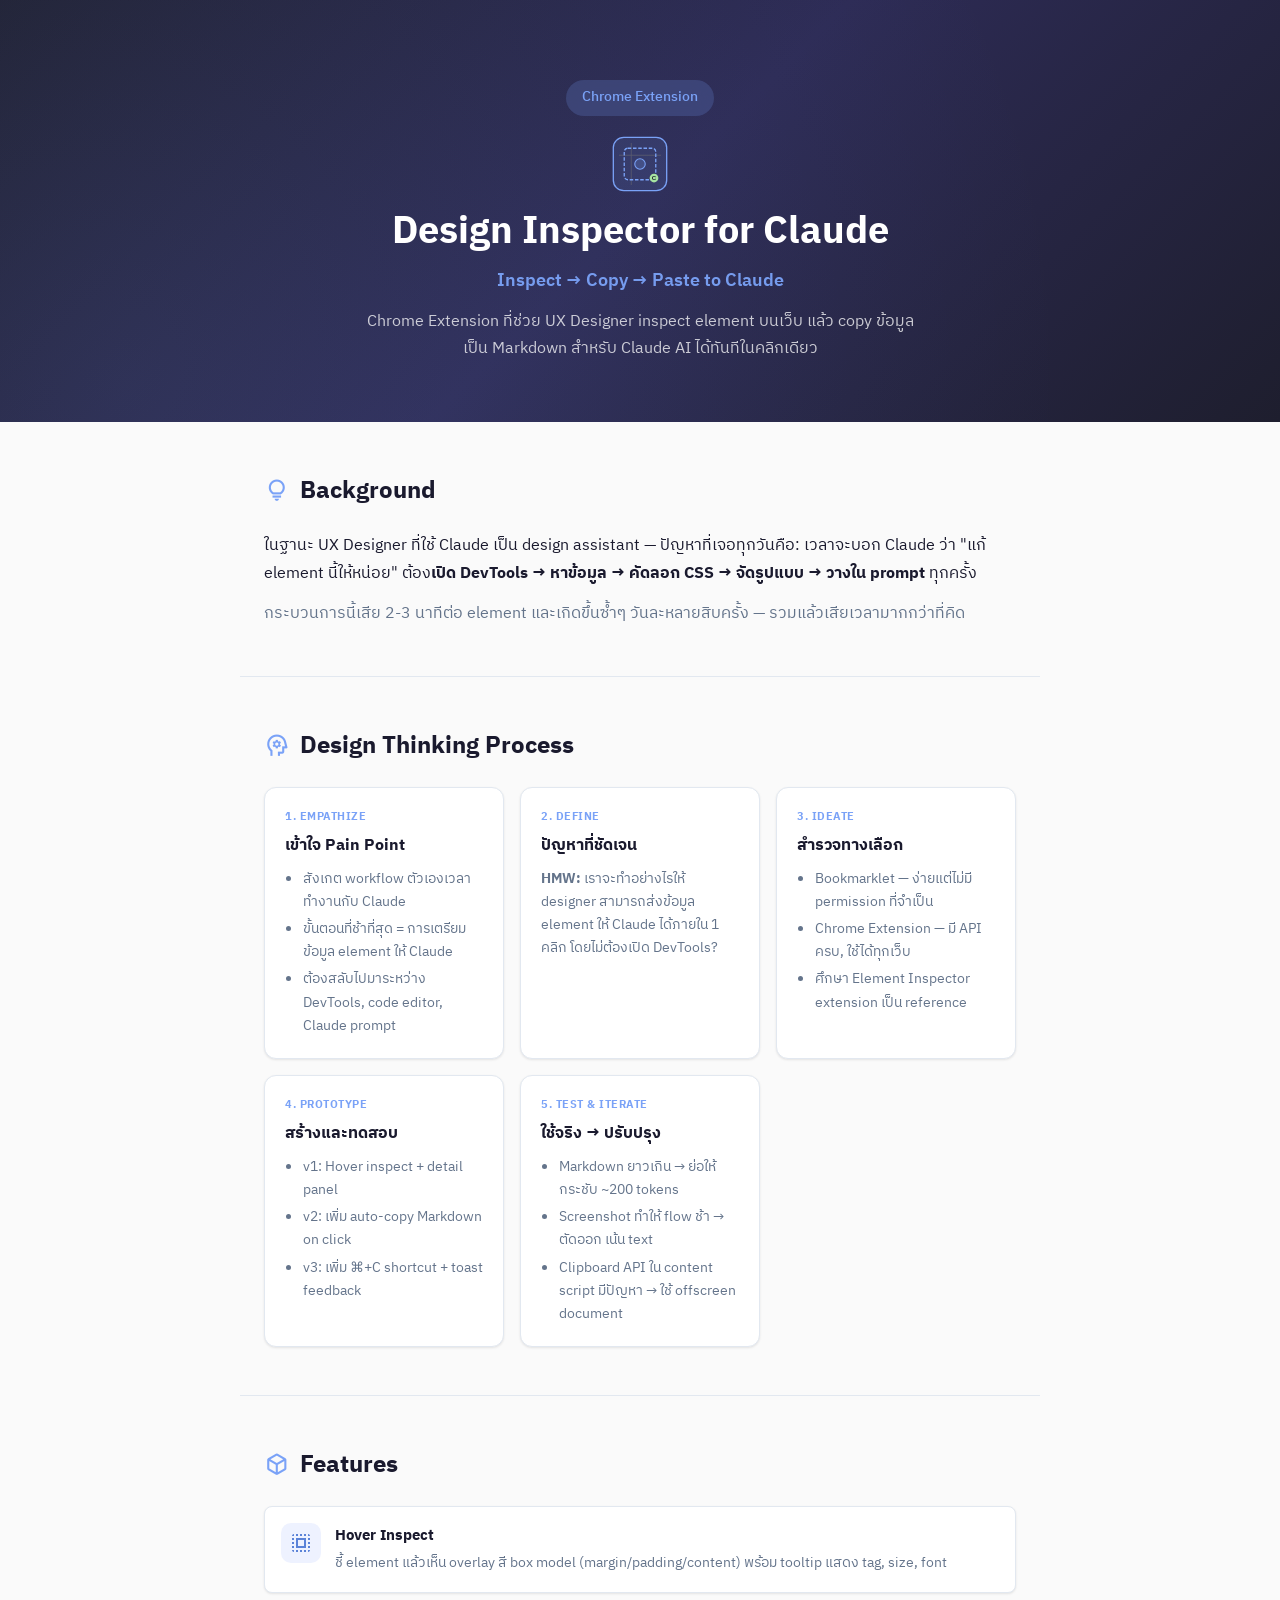
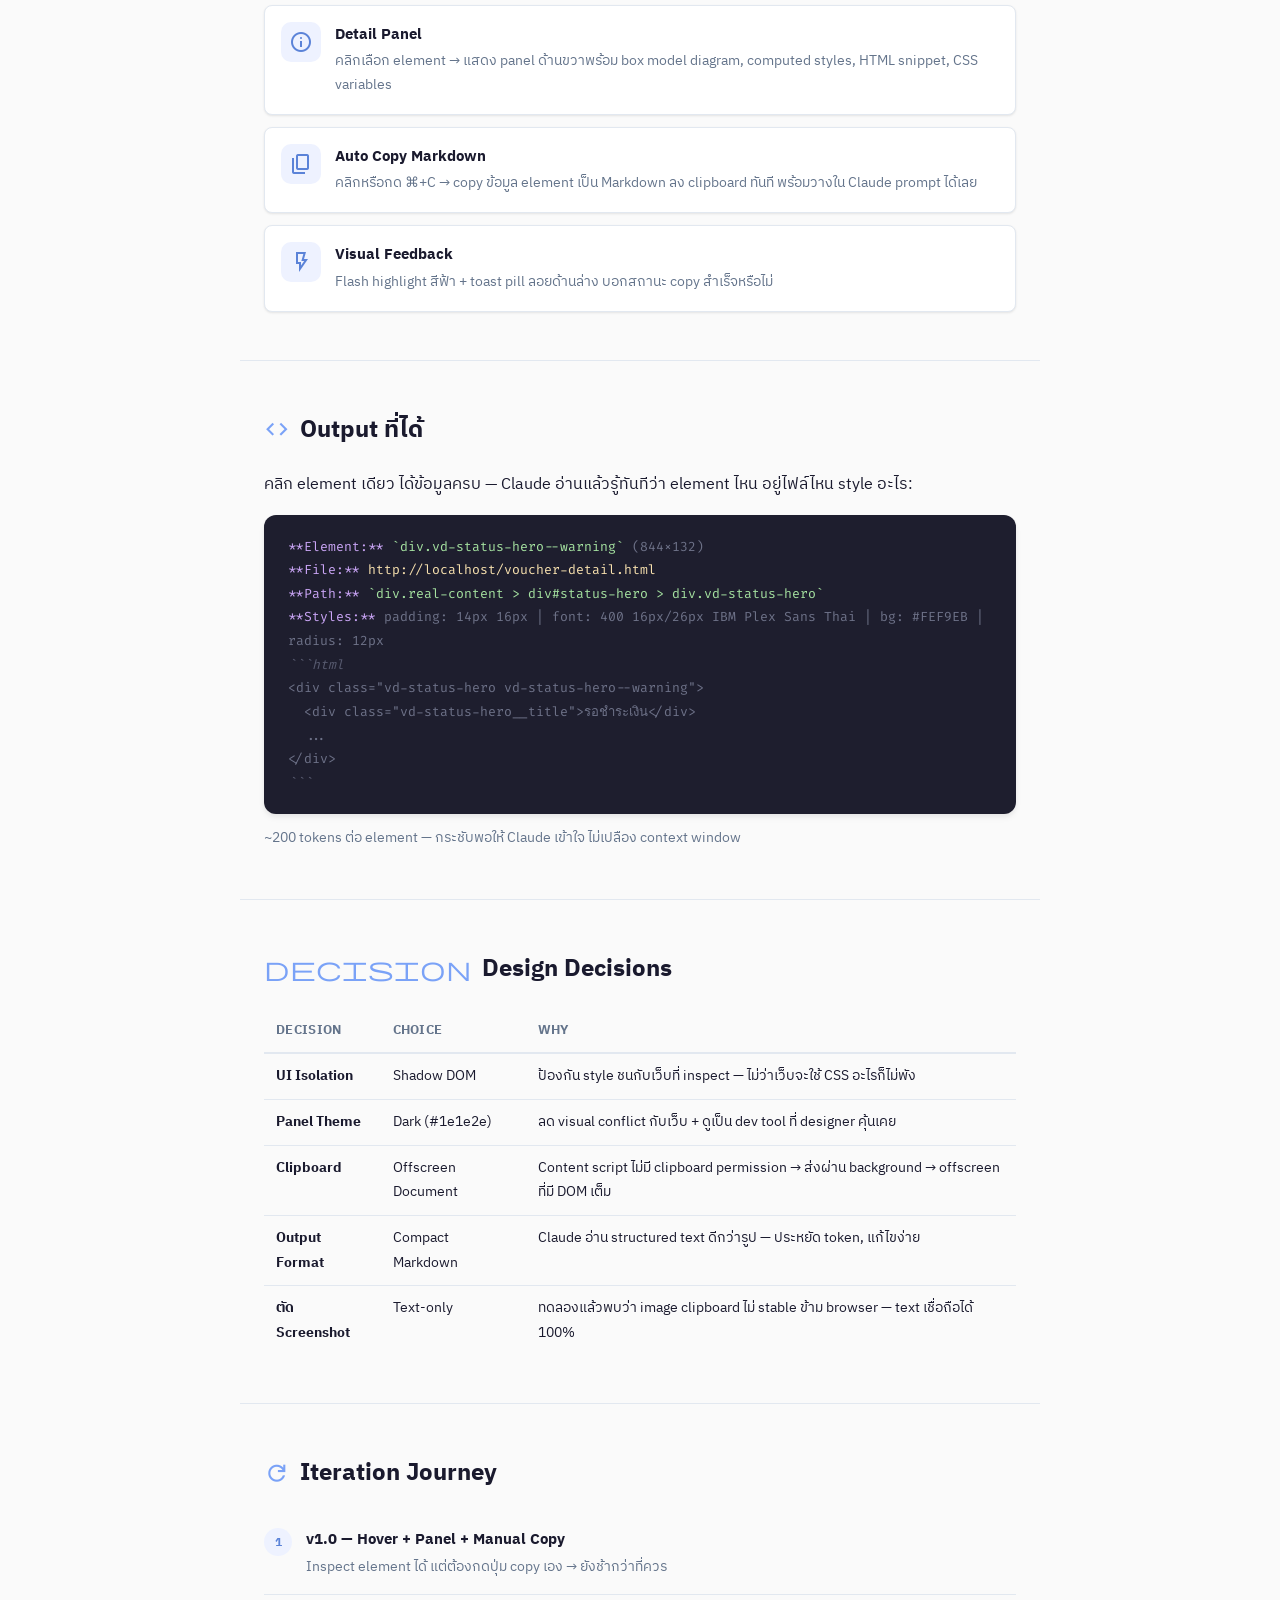
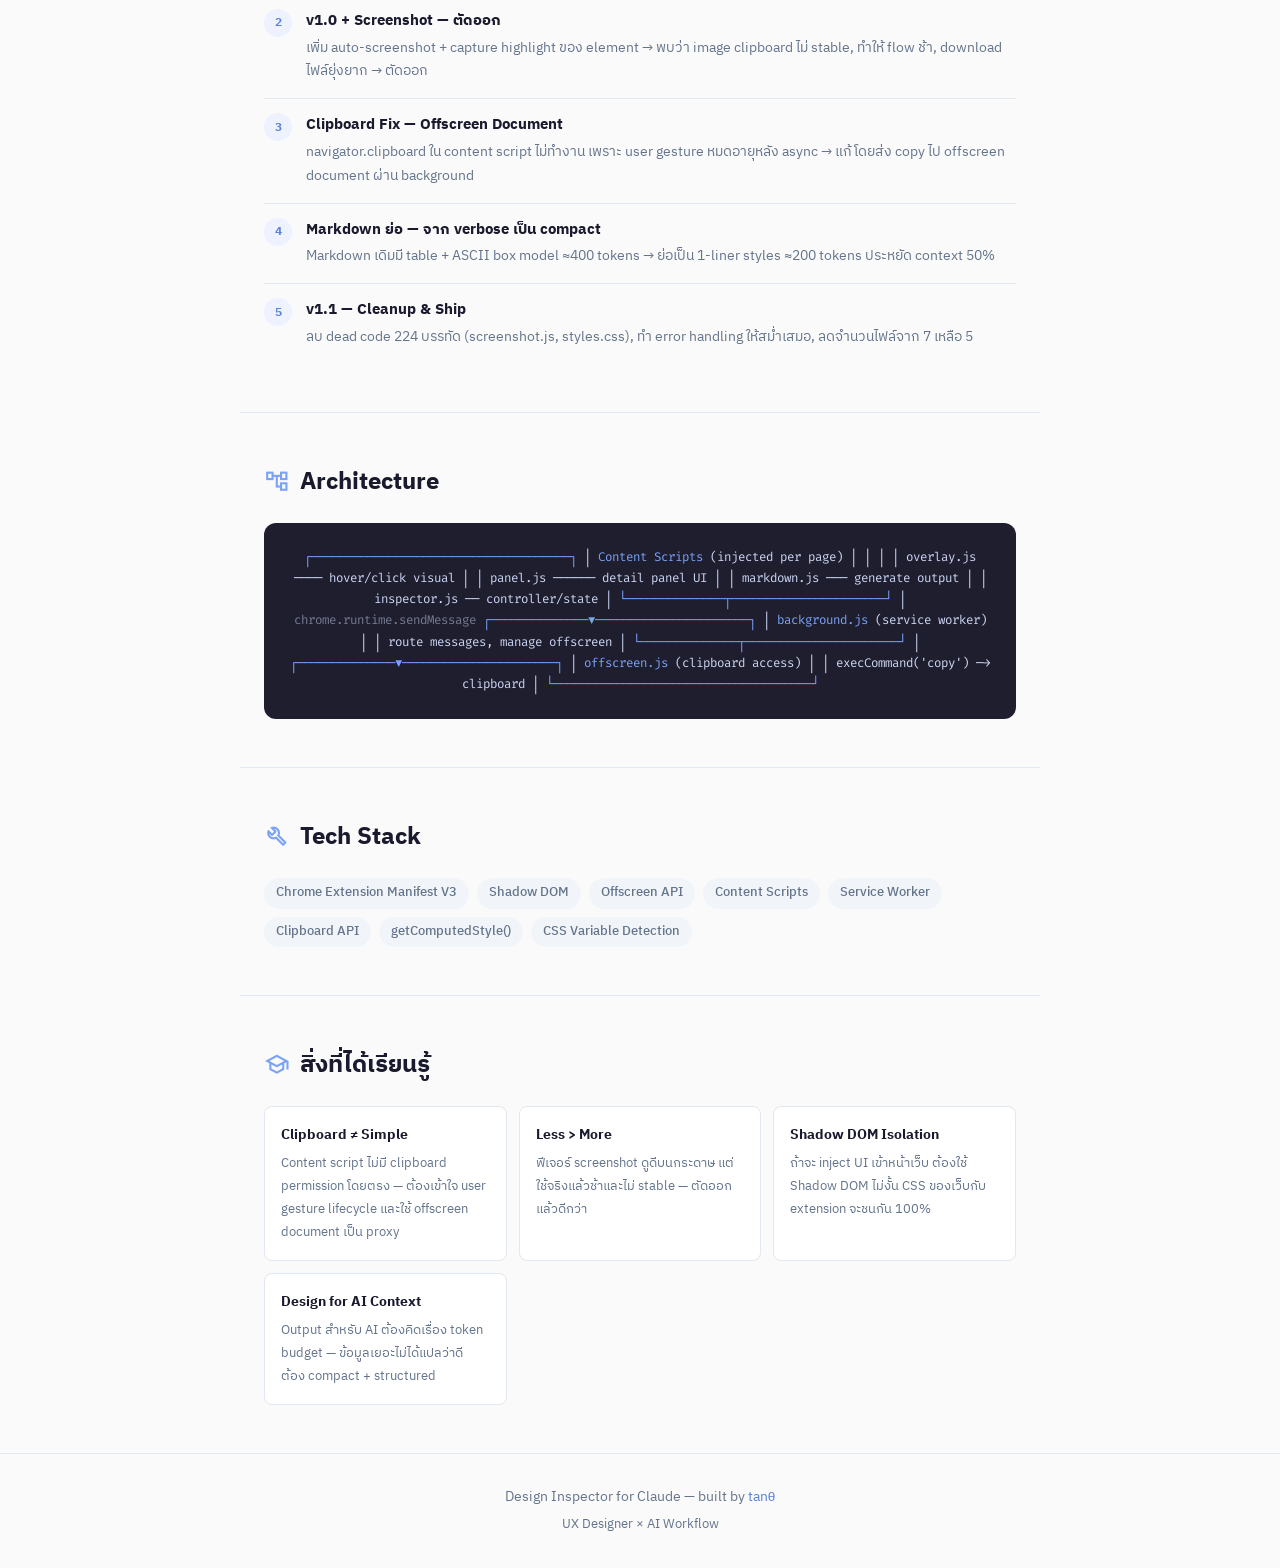
==== index.html @ e26a5c8c "Design Inspector for Claude — Chrome Extension v1.1 Chrome Extension ที่ช่วย UX Designer inspect ele" ====
<!DOCTYPE html>
<html lang="th">
<head>
  <meta charset="UTF-8">
  <meta name="viewport" content="width=device-width, initial-scale=1.0">
  <link rel="icon" type="image/png" href="https://framerusercontent.com/images/c0z2TLP8Vruh4UchIrSxQOCMIk.png?width=64&height=64">
  <link rel="apple-touch-icon" href="https://framerusercontent.com/images/c0z2TLP8Vruh4UchIrSxQOCMIk.png?width=180&height=180">
  <title>Design Inspector for Claude — Chrome Extension Portfolio</title>
  <meta name="twitter:card" content="summary_large_image">
  <meta name="twitter:title" content="Design Inspector for Claude — Chrome Extension Portfolio">
  <meta name="twitter:description" content="Chrome Extension ที่ช่วย UX Designer inspect element แล้ว copy เป็น Markdown สำหรับ Claude AI ได้ทันที">
  <meta property="og:url" content="https://projects.tanplanet.info/design-inspector-for-claude/">
  <meta property="og:type" content="website">
  <meta property="og:description" content="Chrome Extension ที่ช่วย UX Designer inspect element แล้ว copy เป็น Markdown สำหรับ Claude AI ได้ทันที">
  <meta property="og:title" content="Design Inspector for Claude — Chrome Extension Portfolio">
  <meta name="description" content="Chrome Extension ที่ช่วย UX Designer inspect element แล้ว copy เป็น Markdown สำหรับ Claude AI ได้ทันที">
  <link rel="preconnect" href="https://fonts.googleapis.com">
  <link href="https://fonts.googleapis.com/css2?family=IBM+Plex+Sans+Thai:wght@300;400;500;600;700&family=Fira+Code:wght@400;500&display=swap" rel="stylesheet">
  <link href="https://fonts.googleapis.com/css2?family=Material+Symbols+Outlined:opsz,wght,FILL@20..48,100..700,0..1" rel="stylesheet">
  <style>
    :root {
      --bg: #fafafa;
      --surface: #ffffff;
      --text: #1a1a2e;
      --text-secondary: #64748b;
      --accent: #7aa2f7;
      --accent-dark: #5b83d8;
      --accent-light: #eef2ff;
      --border: #e2e8f0;
      --code-bg: #1e1e2e;
      --code-text: #cdd6f4;
      --tag-bg: #f1f5f9;
      --shadow: 0 1px 3px rgba(0,0,0,0.06), 0 1px 2px rgba(0,0,0,0.04);
      --shadow-md: 0 4px 6px rgba(0,0,0,0.05), 0 2px 4px rgba(0,0,0,0.04);
      --shadow-lg: 0 10px 25px rgba(0,0,0,0.08);
      --radius: 12px;
      --radius-sm: 8px;
      --max-w: 800px;
    }
    * { margin: 0; padding: 0; box-sizing: border-box; }
    body {
      font-family: 'IBM Plex Sans Thai', -apple-system, BlinkMacSystemFont, sans-serif;
      background: var(--bg);
      color: var(--text);
      line-height: 1.75;
      -webkit-font-smoothing: antialiased;
    }

    /* ===== HERO ===== */
    .hero {
      background: linear-gradient(135deg, #1e1e2e 0%, #2d2b55 50%, #1e1e2e 100%);
      color: #fff;
      padding: 80px 24px 60px;
      text-align: center;
      position: relative;
      overflow: hidden;
    }
    .hero::before {
      content: '';
      position: absolute;
      top: -50%; left: -50%;
      width: 200%; height: 200%;
      background: radial-gradient(circle at 30% 70%, rgba(122,162,247,0.1) 0%, transparent 50%);
    }
    .hero-inner { position: relative; max-width: var(--max-w); margin: 0 auto; }
    .hero-badge {
      display: inline-block;
      background: rgba(122,162,247,0.2);
      backdrop-filter: blur(10px);
      padding: 6px 16px;
      border-radius: 50px;
      font-size: 0.85rem;
      font-weight: 500;
      margin-bottom: 20px;
      color: var(--accent);
    }
    .hero-icon {
      font-size: 3rem;
      margin-bottom: 16px;
      display: flex;
      align-items: center;
      justify-content: center;
      gap: 8px;
    }
    .hero-icon svg {
      width: 56px;
      height: 56px;
    }
    .hero h1 {
      font-size: clamp(1.6rem, 4.5vw, 2.4rem);
      font-weight: 700;
      line-height: 1.3;
      margin-bottom: 8px;
    }
    .hero .hero-sub {
      font-size: 1.1rem;
      font-weight: 600;
      opacity: 0.95;
      margin-bottom: 12px;
      color: var(--accent);
    }
    .hero p {
      font-size: 1rem;
      opacity: 0.75;
      max-width: 560px;
      margin: 0 auto;
      line-height: 1.7;
    }

    /* ===== SECTIONS ===== */
    .section { padding: 48px 24px; max-width: var(--max-w); margin: 0 auto; }
    .section h2 {
      font-size: 1.5rem;
      font-weight: 700;
      margin-bottom: 20px;
      display: flex;
      align-items: center;
      gap: 10px;
    }
    .section h2 .material-symbols-outlined {
      color: var(--accent);
      font-size: 1.6rem;
    }
    .section + .section { border-top: 1px solid var(--border); }

    /* ===== DT PROCESS ===== */
    .dt-process {
      display: grid;
      grid-template-columns: repeat(auto-fit, minmax(200px, 1fr));
      gap: 16px;
      margin-top: 16px;
    }
    .dt-card {
      background: var(--surface);
      border: 1px solid var(--border);
      border-radius: var(--radius);
      padding: 20px;
      box-shadow: var(--shadow);
    }
    .dt-card-phase {
      font-size: 0.7rem;
      font-weight: 700;
      text-transform: uppercase;
      letter-spacing: 0.5px;
      color: var(--accent);
      margin-bottom: 4px;
    }
    .dt-card h3 {
      font-size: 1rem;
      font-weight: 700;
      margin-bottom: 8px;
    }
    .dt-card p, .dt-card ul {
      font-size: 0.88rem;
      color: var(--text-secondary);
      line-height: 1.65;
    }
    .dt-card ul {
      padding-left: 18px;
    }
    .dt-card ul li + li {
      margin-top: 4px;
    }

    /* ===== FEATURE LIST ===== */
    .feature-list {
      display: grid;
      gap: 12px;
      margin-top: 16px;
    }
    .feature-item {
      display: flex;
      gap: 14px;
      align-items: flex-start;
      background: var(--surface);
      border: 1px solid var(--border);
      border-radius: var(--radius-sm);
      padding: 16px;
      box-shadow: var(--shadow);
    }
    .feature-icon {
      flex-shrink: 0;
      width: 40px;
      height: 40px;
      background: var(--accent-light);
      border-radius: 10px;
      display: flex;
      align-items: center;
      justify-content: center;
      color: var(--accent-dark);
      font-size: 1.2rem;
    }
    .feature-text h3 {
      font-size: 0.95rem;
      font-weight: 700;
      margin-bottom: 2px;
    }
    .feature-text p {
      font-size: 0.85rem;
      color: var(--text-secondary);
    }

    /* ===== CODE DEMO ===== */
    .code-demo {
      background: var(--code-bg);
      color: var(--code-text);
      border-radius: var(--radius);
      padding: 20px 24px;
      font-family: 'Fira Code', ui-monospace, monospace;
      font-size: 0.82rem;
      line-height: 1.8;
      overflow-x: auto;
      margin-top: 16px;
      box-shadow: var(--shadow-md);
    }
    .code-demo .dim { opacity: 0.45; }
    .code-demo .key { color: #cba6f7; }
    .code-demo .val { color: #a6e3a1; }
    .code-demo .str { color: #f9e2af; }
    .code-demo .comment { color: #585b70; font-style: italic; }

    /* ===== DECISION TABLE ===== */
    .decision-table {
      width: 100%;
      border-collapse: collapse;
      margin-top: 16px;
      font-size: 0.88rem;
    }
    .decision-table th {
      text-align: left;
      font-weight: 700;
      padding: 10px 12px;
      border-bottom: 2px solid var(--border);
      font-size: 0.8rem;
      text-transform: uppercase;
      letter-spacing: 0.3px;
      color: var(--text-secondary);
    }
    .decision-table td {
      padding: 10px 12px;
      border-bottom: 1px solid var(--border);
      vertical-align: top;
    }
    .decision-table tr:last-child td { border-bottom: none; }

    /* ===== TAGS ===== */
    .tags { display: flex; flex-wrap: wrap; gap: 8px; margin-top: 16px; }
    .tag {
      display: inline-block;
      background: var(--tag-bg);
      padding: 4px 12px;
      border-radius: 50px;
      font-size: 0.8rem;
      font-weight: 500;
      color: var(--text-secondary);
    }

    /* ===== ITERATION ===== */
    .iteration-list {
      margin-top: 16px;
    }
    .iteration-item {
      display: flex;
      gap: 14px;
      padding: 14px 0;
      border-bottom: 1px solid var(--border);
    }
    .iteration-item:last-child { border-bottom: none; }
    .iteration-num {
      flex-shrink: 0;
      width: 28px;
      height: 28px;
      background: var(--accent-light);
      border-radius: 50%;
      display: flex;
      align-items: center;
      justify-content: center;
      font-size: 0.75rem;
      font-weight: 700;
      color: var(--accent-dark);
    }
    .iteration-text h3 {
      font-size: 0.92rem;
      font-weight: 700;
      margin-bottom: 2px;
    }
    .iteration-text p {
      font-size: 0.85rem;
      color: var(--text-secondary);
    }

    /* ===== ARCH ===== */
    .arch-diagram {
      background: var(--code-bg);
      color: var(--code-text);
      border-radius: var(--radius);
      padding: 24px;
      font-family: 'Fira Code', monospace;
      font-size: 0.78rem;
      line-height: 1.7;
      overflow-x: auto;
      margin-top: 16px;
      text-align: center;
    }
    .arch-diagram .accent { color: var(--accent); }
    .arch-diagram .dim { opacity: 0.5; }

    /* ===== LEARNING ===== */
    .learning-grid {
      display: grid;
      grid-template-columns: repeat(auto-fit, minmax(220px, 1fr));
      gap: 12px;
      margin-top: 16px;
    }
    .learning-card {
      background: var(--surface);
      border: 1px solid var(--border);
      border-radius: var(--radius-sm);
      padding: 16px;
    }
    .learning-card h3 {
      font-size: 0.9rem;
      font-weight: 700;
      margin-bottom: 4px;
    }
    .learning-card p {
      font-size: 0.82rem;
      color: var(--text-secondary);
    }

    /* ===== FOOTER ===== */
    .footer {
      text-align: center;
      padding: 32px 24px;
      border-top: 1px solid var(--border);
      font-size: 0.85rem;
      color: var(--text-secondary);
    }
    .footer a { color: var(--accent-dark); text-decoration: none; }
    .footer a:hover { text-decoration: underline; }

    /* ===== RESPONSIVE ===== */
    @media (max-width: 640px) {
      .hero { padding: 60px 20px 48px; }
      .hero h1 { font-size: 1.5rem; }
      .section { padding: 36px 20px; }
      .dt-process { grid-template-columns: 1fr; }
    }
  </style>
</head>
<body>

  <!-- HERO -->
  <div class="hero">
    <div class="hero-inner">
      <div class="hero-badge">Chrome Extension</div>
      <div class="hero-icon">
        <svg viewBox="0 0 128 128" fill="none">
          <rect x="3" y="3" width="122" height="122" rx="24" fill="rgba(122,162,247,0.1)" stroke="#7aa2f7" stroke-width="3"/>
          <line x1="16" y1="44" x2="112" y2="44" stroke="#585b70" stroke-width="2"/>
          <line x1="44" y1="16" x2="44" y2="112" stroke="#585b70" stroke-width="2"/>
          <rect x="28" y="28" width="72" height="72" rx="8" fill="none" stroke="#7aa2f7" stroke-width="3" stroke-dasharray="8 4"/>
          <circle cx="64" cy="64" r="12" fill="rgba(122,162,247,0.2)" stroke="#7aa2f7" stroke-width="2.5"/>
          <circle cx="96" cy="96" r="10" fill="#a6e3a1"/>
          <text x="96" y="100" text-anchor="middle" font-size="14" font-weight="bold" fill="#1e1e2e" font-family="sans-serif">C</text>
        </svg>
      </div>
      <h1>Design Inspector for Claude</h1>
      <p class="hero-sub">Inspect → Copy → Paste to Claude</p>
      <p>Chrome Extension ที่ช่วย UX Designer inspect element บนเว็บ แล้ว copy ข้อมูลเป็น Markdown สำหรับ Claude AI ได้ทันทีในคลิกเดียว</p>
    </div>
  </div>

  <!-- BACKGROUND / PROBLEM -->
  <div class="section">
    <h2><span class="material-symbols-outlined">lightbulb</span> Background</h2>
    <p>ในฐานะ UX Designer ที่ใช้ Claude เป็น design assistant — ปัญหาที่เจอทุกวันคือ: เวลาจะบอก Claude ว่า "แก้ element นี้ให้หน่อย" ต้อง<strong>เปิด DevTools → หาข้อมูล → คัดลอก CSS → จัดรูปแบบ → วางใน prompt</strong> ทุกครั้ง</p>
    <p style="margin-top:12px; color: var(--text-secondary);">กระบวนการนี้เสีย 2-3 นาทีต่อ element และเกิดขึ้นซ้ำๆ วันละหลายสิบครั้ง — รวมแล้วเสียเวลามากกว่าที่คิด</p>
  </div>

  <!-- DESIGN THINKING PROCESS -->
  <div class="section">
    <h2><span class="material-symbols-outlined">psychology</span> Design Thinking Process</h2>
    <div class="dt-process">

      <div class="dt-card">
        <div class="dt-card-phase">1. Empathize</div>
        <h3>เข้าใจ Pain Point</h3>
        <ul>
          <li>สังเกต workflow ตัวเองเวลาทำงานกับ Claude</li>
          <li>ขั้นตอนที่ช้าที่สุด = การเตรียมข้อมูล element ให้ Claude</li>
          <li>ต้องสลับไปมาระหว่าง DevTools, code editor, Claude prompt</li>
        </ul>
      </div>

      <div class="dt-card">
        <div class="dt-card-phase">2. Define</div>
        <h3>ปัญหาที่ชัดเจน</h3>
        <p><strong>HMW:</strong> เราจะทำอย่างไรให้ designer สามารถส่งข้อมูล element ให้ Claude ได้ภายใน 1 คลิก โดยไม่ต้องเปิด DevTools?</p>
      </div>

      <div class="dt-card">
        <div class="dt-card-phase">3. Ideate</div>
        <h3>สำรวจทางเลือก</h3>
        <ul>
          <li>Bookmarklet — ง่ายแต่ไม่มี permission ที่จำเป็น</li>
          <li>Chrome Extension — มี API ครบ, ใช้ได้ทุกเว็บ</li>
          <li>ศึกษา Element Inspector extension เป็น reference</li>
        </ul>
      </div>

      <div class="dt-card">
        <div class="dt-card-phase">4. Prototype</div>
        <h3>สร้างและทดสอบ</h3>
        <ul>
          <li>v1: Hover inspect + detail panel</li>
          <li>v2: เพิ่ม auto-copy Markdown on click</li>
          <li>v3: เพิ่ม ⌘+C shortcut + toast feedback</li>
        </ul>
      </div>

      <div class="dt-card">
        <div class="dt-card-phase">5. Test & Iterate</div>
        <h3>ใช้จริง → ปรับปรุง</h3>
        <ul>
          <li>Markdown ยาวเกิน → ย่อให้กระชับ ~200 tokens</li>
          <li>Screenshot ทำให้ flow ช้า → ตัดออก เน้น text</li>
          <li>Clipboard API ใน content script มีปัญหา → ใช้ offscreen document</li>
        </ul>
      </div>
    </div>
  </div>

  <!-- FEATURES -->
  <div class="section">
    <h2><span class="material-symbols-outlined">deployed_code</span> Features</h2>
    <div class="feature-list">
      <div class="feature-item">
        <div class="feature-icon"><span class="material-symbols-outlined">select_all</span></div>
        <div class="feature-text">
          <h3>Hover Inspect</h3>
          <p>ชี้ element แล้วเห็น overlay สี box model (margin/padding/content) พร้อม tooltip แสดง tag, size, font</p>
        </div>
      </div>
      <div class="feature-item">
        <div class="feature-icon"><span class="material-symbols-outlined">info</span></div>
        <div class="feature-text">
          <h3>Detail Panel</h3>
          <p>คลิกเลือก element → แสดง panel ด้านขวาพร้อม box model diagram, computed styles, HTML snippet, CSS variables</p>
        </div>
      </div>
      <div class="feature-item">
        <div class="feature-icon"><span class="material-symbols-outlined">content_copy</span></div>
        <div class="feature-text">
          <h3>Auto Copy Markdown</h3>
          <p>คลิกหรือกด ⌘+C → copy ข้อมูล element เป็น Markdown ลง clipboard ทันที พร้อมวางใน Claude prompt ได้เลย</p>
        </div>
      </div>
      <div class="feature-item">
        <div class="feature-icon"><span class="material-symbols-outlined">flash_on</span></div>
        <div class="feature-text">
          <h3>Visual Feedback</h3>
          <p>Flash highlight สีฟ้า + toast pill ลอยด้านล่าง บอกสถานะ copy สำเร็จหรือไม่</p>
        </div>
      </div>
    </div>
  </div>

  <!-- OUTPUT DEMO -->
  <div class="section">
    <h2><span class="material-symbols-outlined">code</span> Output ที่ได้</h2>
    <p>คลิก element เดียว ได้ข้อมูลครบ — Claude อ่านแล้วรู้ทันทีว่า element ไหน อยู่ไฟล์ไหน style อะไร:</p>
    <div class="code-demo">
      <span class="key">**Element:**</span> <span class="val">`div.vd-status-hero--warning`</span> <span class="dim">(844×132)</span><br>
      <span class="key">**File:**</span> <span class="str">http://localhost/voucher-detail.html</span><br>
      <span class="key">**Path:**</span> <span class="val">`div.real-content > div#status-hero > div.vd-status-hero`</span><br>
      <span class="key">**Styles:**</span> <span class="dim">padding: 14px 16px | font: 400 16px/26px IBM Plex Sans Thai | bg: #FEF9EB | radius: 12px</span><br>
      <span class="comment">```html</span><br>
      <span class="dim">&lt;div class="vd-status-hero vd-status-hero--warning"&gt;</span><br>
      <span class="dim">&nbsp;&nbsp;&lt;div class="vd-status-hero__title"&gt;รอชำระเงิน&lt;/div&gt;</span><br>
      <span class="dim">&nbsp;&nbsp;...</span><br>
      <span class="dim">&lt;/div&gt;</span><br>
      <span class="comment">```</span>
    </div>
    <p style="margin-top: 12px; font-size: 0.88rem; color: var(--text-secondary);">~200 tokens ต่อ element — กระชับพอให้ Claude เข้าใจ ไม่เปลือง context window</p>
  </div>

  <!-- DESIGN DECISIONS -->
  <div class="section">
    <h2><span class="material-symbols-outlined">decision</span> Design Decisions</h2>
    <table class="decision-table">
      <thead>
        <tr><th>Decision</th><th>Choice</th><th>Why</th></tr>
      </thead>
      <tbody>
        <tr>
          <td><strong>UI Isolation</strong></td>
          <td>Shadow DOM</td>
          <td>ป้องกัน style ชนกับเว็บที่ inspect — ไม่ว่าเว็บจะใช้ CSS อะไรก็ไม่พัง</td>
        </tr>
        <tr>
          <td><strong>Panel Theme</strong></td>
          <td>Dark (#1e1e2e)</td>
          <td>ลด visual conflict กับเว็บ + ดูเป็น dev tool ที่ designer คุ้นเคย</td>
        </tr>
        <tr>
          <td><strong>Clipboard</strong></td>
          <td>Offscreen Document</td>
          <td>Content script ไม่มี clipboard permission → ส่งผ่าน background → offscreen ที่มี DOM เต็ม</td>
        </tr>
        <tr>
          <td><strong>Output Format</strong></td>
          <td>Compact Markdown</td>
          <td>Claude อ่าน structured text ดีกว่ารูป — ประหยัด token, แก้ไขง่าย</td>
        </tr>
        <tr>
          <td><strong>ตัด Screenshot</strong></td>
          <td>Text-only</td>
          <td>ทดลองแล้วพบว่า image clipboard ไม่ stable ข้าม browser — text เชื่อถือได้ 100%</td>
        </tr>
      </tbody>
    </table>
  </div>

  <!-- ITERATION JOURNEY -->
  <div class="section">
    <h2><span class="material-symbols-outlined">refresh</span> Iteration Journey</h2>
    <div class="iteration-list">
      <div class="iteration-item">
        <div class="iteration-num">1</div>
        <div class="iteration-text">
          <h3>v1.0 — Hover + Panel + Manual Copy</h3>
          <p>Inspect element ได้ แต่ต้องกดปุ่ม copy เอง → ยังช้ากว่าที่ควร</p>
        </div>
      </div>
      <div class="iteration-item">
        <div class="iteration-num">2</div>
        <div class="iteration-text">
          <h3>v1.0 + Screenshot — ตัดออก</h3>
          <p>เพิ่ม auto-screenshot + capture highlight ของ element → พบว่า image clipboard ไม่ stable, ทำให้ flow ช้า, download ไฟล์ยุ่งยาก → ตัดออก</p>
        </div>
      </div>
      <div class="iteration-item">
        <div class="iteration-num">3</div>
        <div class="iteration-text">
          <h3>Clipboard Fix — Offscreen Document</h3>
          <p>navigator.clipboard ใน content script ไม่ทำงาน เพราะ user gesture หมดอายุหลัง async → แก้โดยส่ง copy ไป offscreen document ผ่าน background</p>
        </div>
      </div>
      <div class="iteration-item">
        <div class="iteration-num">4</div>
        <div class="iteration-text">
          <h3>Markdown ย่อ — จาก verbose เป็น compact</h3>
          <p>Markdown เดิมมี table + ASCII box model ≈400 tokens → ย่อเป็น 1-liner styles ≈200 tokens ประหยัด context 50%</p>
        </div>
      </div>
      <div class="iteration-item">
        <div class="iteration-num">5</div>
        <div class="iteration-text">
          <h3>v1.1 — Cleanup & Ship</h3>
          <p>ลบ dead code 224 บรรทัด (screenshot.js, styles.css), ทำ error handling ให้สม่ำเสมอ, ลดจำนวนไฟล์จาก 7 เหลือ 5</p>
        </div>
      </div>
    </div>
  </div>

  <!-- ARCHITECTURE -->
  <div class="section">
    <h2><span class="material-symbols-outlined">account_tree</span> Architecture</h2>
    <div class="arch-diagram">
<span class="accent">┌─────────────────────────────────────┐</span>
│  <span class="accent">Content Scripts</span> (injected per page)  │
│                                     │
│  overlay.js ──── hover/click visual │
│  panel.js ────── detail panel UI    │
│  markdown.js ─── generate output    │
│  inspector.js ── controller/state   │
<span class="accent">└──────────────┬──────────────────────┘</span>
               │ <span class="dim">chrome.runtime.sendMessage</span>
<span class="accent">┌──────────────▼──────────────────────┐</span>
│  <span class="accent">background.js</span> (service worker)      │
│  route messages, manage offscreen   │
<span class="accent">└──────────────┬──────────────────────┘</span>
               │
<span class="accent">┌──────────────▼──────────────────────┐</span>
│  <span class="accent">offscreen.js</span> (clipboard access)     │
│  execCommand('copy') ─→ clipboard   │
<span class="accent">└─────────────────────────────────────┘</span>
    </div>
  </div>

  <!-- TECH STACK -->
  <div class="section">
    <h2><span class="material-symbols-outlined">build</span> Tech Stack</h2>
    <div class="tags">
      <span class="tag">Chrome Extension Manifest V3</span>
      <span class="tag">Shadow DOM</span>
      <span class="tag">Offscreen API</span>
      <span class="tag">Content Scripts</span>
      <span class="tag">Service Worker</span>
      <span class="tag">Clipboard API</span>
      <span class="tag">getComputedStyle()</span>
      <span class="tag">CSS Variable Detection</span>
    </div>
  </div>

  <!-- LEARNINGS -->
  <div class="section">
    <h2><span class="material-symbols-outlined">school</span> สิ่งที่ได้เรียนรู้</h2>
    <div class="learning-grid">
      <div class="learning-card">
        <h3>Clipboard ≠ Simple</h3>
        <p>Content script ไม่มี clipboard permission โดยตรง — ต้องเข้าใจ user gesture lifecycle และใช้ offscreen document เป็น proxy</p>
      </div>
      <div class="learning-card">
        <h3>Less > More</h3>
        <p>ฟีเจอร์ screenshot ดูดีบนกระดาษ แต่ใช้จริงแล้วช้าและไม่ stable — ตัดออกแล้วดีกว่า</p>
      </div>
      <div class="learning-card">
        <h3>Shadow DOM Isolation</h3>
        <p>ถ้าจะ inject UI เข้าหน้าเว็บ ต้องใช้ Shadow DOM ไม่งั้น CSS ของเว็บกับ extension จะชนกัน 100%</p>
      </div>
      <div class="learning-card">
        <h3>Design for AI Context</h3>
        <p>Output สำหรับ AI ต้องคิดเรื่อง token budget — ข้อมูลเยอะไม่ได้แปลว่าดี ต้อง compact + structured</p>
      </div>
    </div>
  </div>

  <!-- FOOTER -->
  <div class="footer">
    <p>Design Inspector for Claude — built by <a href="https://tanplanet.info" target="_blank">tanθ</a></p>
    <p style="margin-top: 4px; font-size: 0.8rem;">UX Designer × AI Workflow</p>
  </div>

</body>
</html>
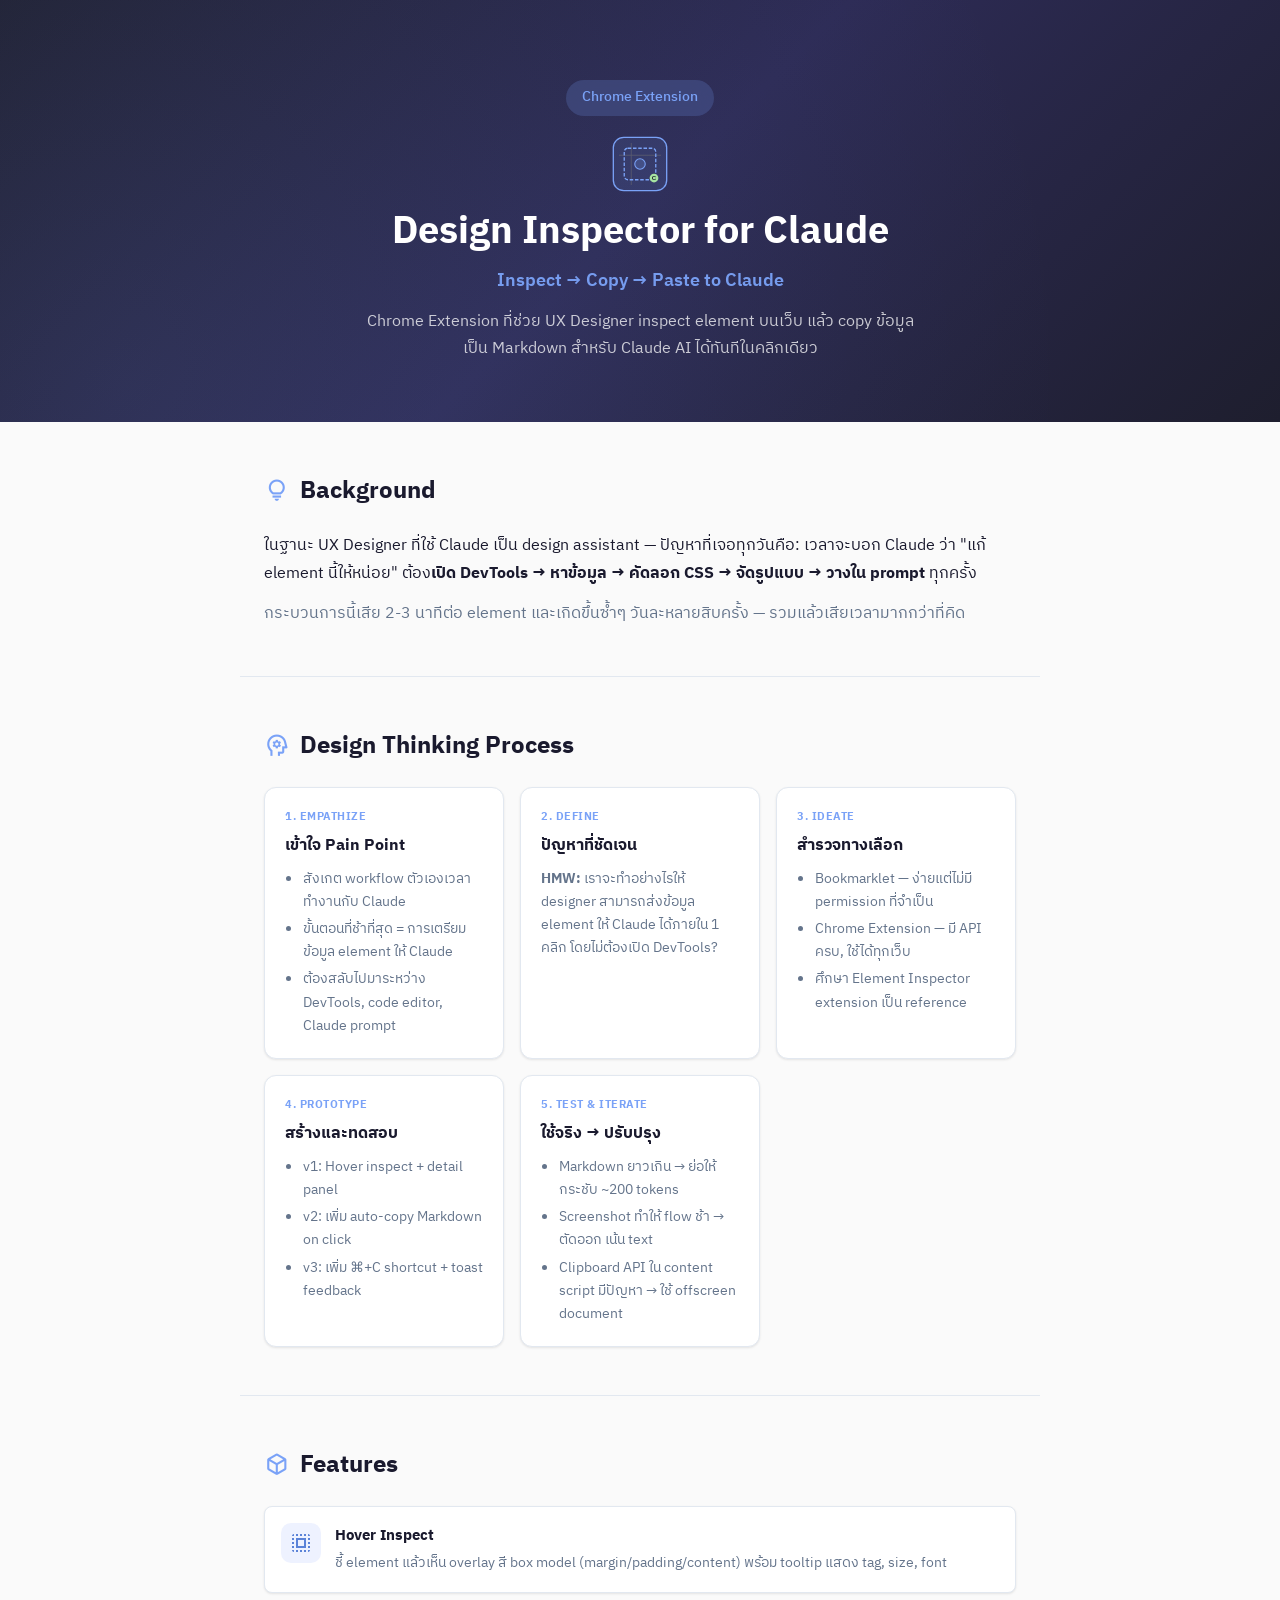
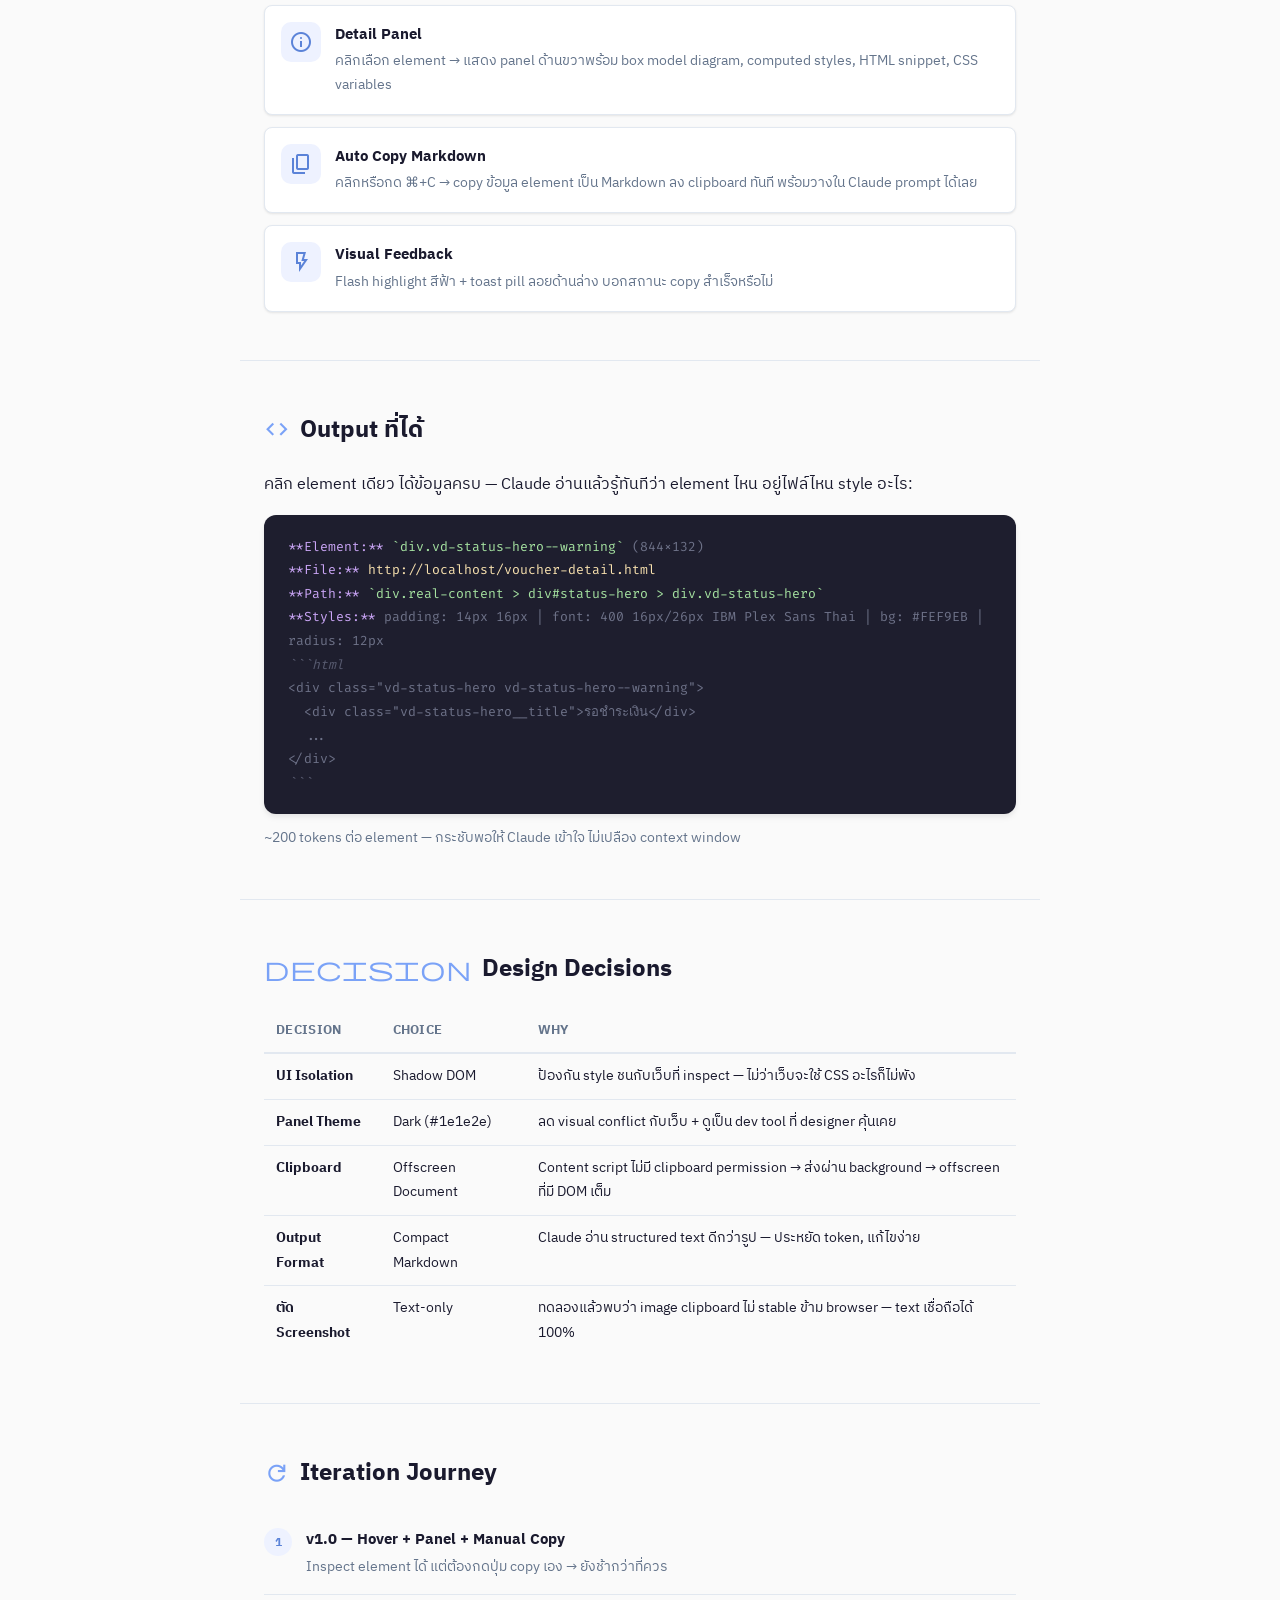
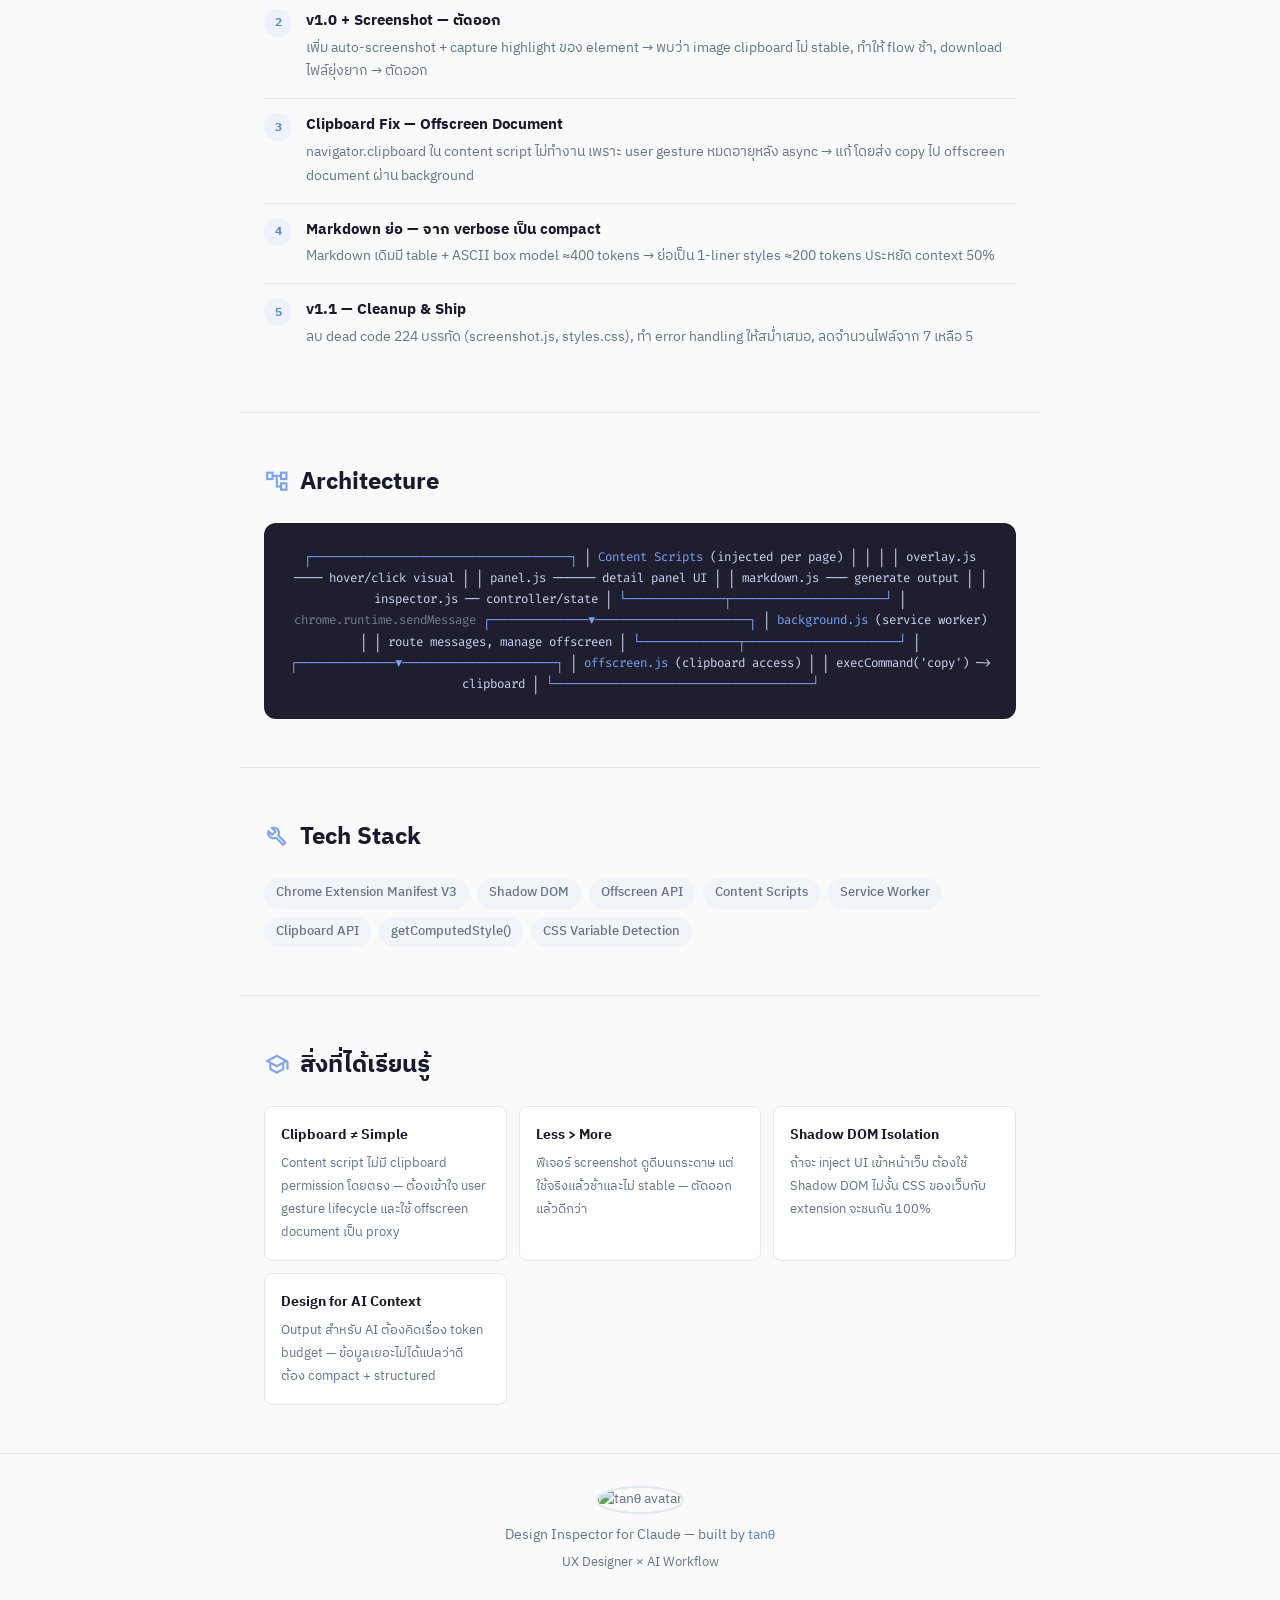
==== commit ccd47781: "Add avatar to footer Co-Authored-By: Claude Opus 4.6 (1M context) <noreply@anthropic.com>" ====
--- a/index.html
+++ b/index.html
@@ -336,6 +336,13 @@
       font-size: 0.85rem;
       color: var(--text-secondary);
     }
+    .footer-avatar {
+      width: 48px;
+      height: 48px;
+      border-radius: 50%;
+      margin-bottom: 10px;
+      border: 2px solid var(--border);
+    }
     .footer a { color: var(--accent-dark); text-decoration: none; }
     .footer a:hover { text-decoration: underline; }
 
@@ -629,6 +636,7 @@
 
   <!-- FOOTER -->
   <div class="footer">
+    <img class="footer-avatar" src="https://avatars.githubusercontent.com/u/256731825?v=4" alt="tanθ avatar">
     <p>Design Inspector for Claude — built by <a href="https://tanplanet.info" target="_blank">tanθ</a></p>
     <p style="margin-top: 4px; font-size: 0.8rem;">UX Designer × AI Workflow</p>
   </div>
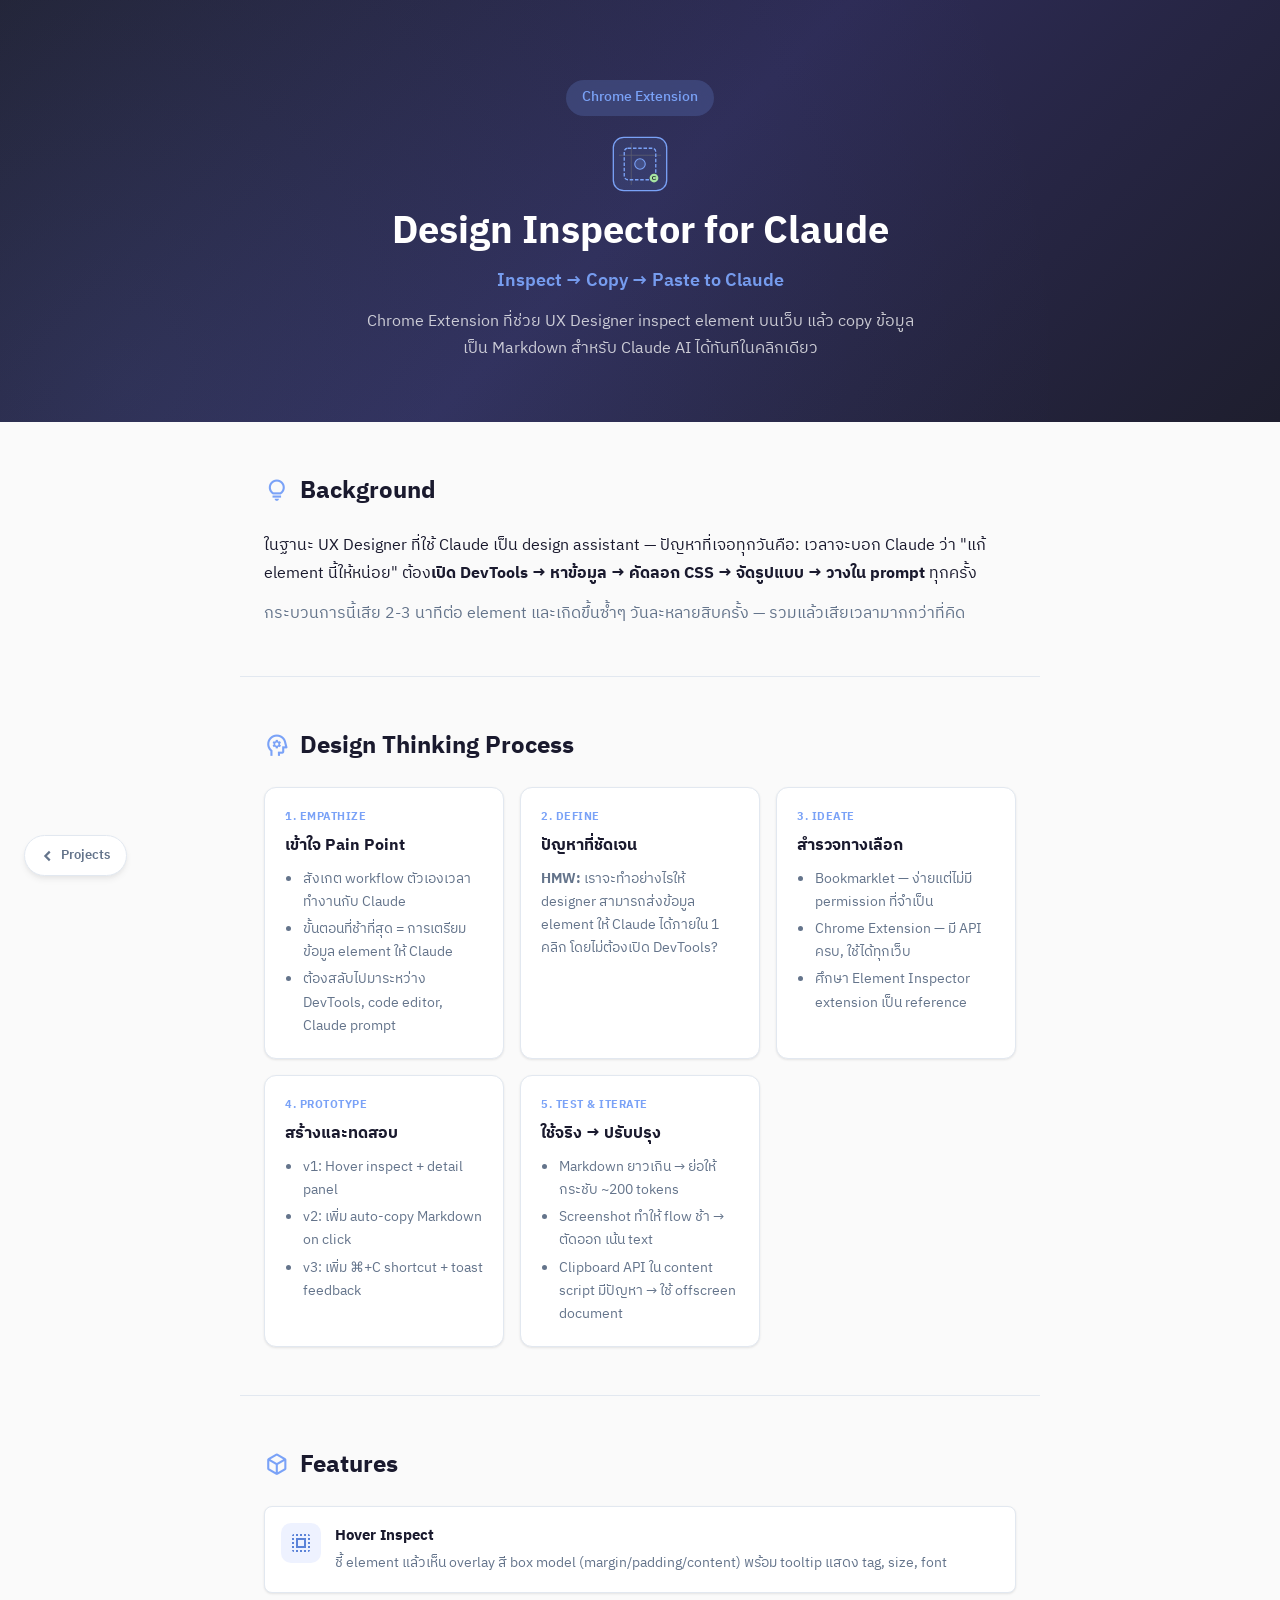
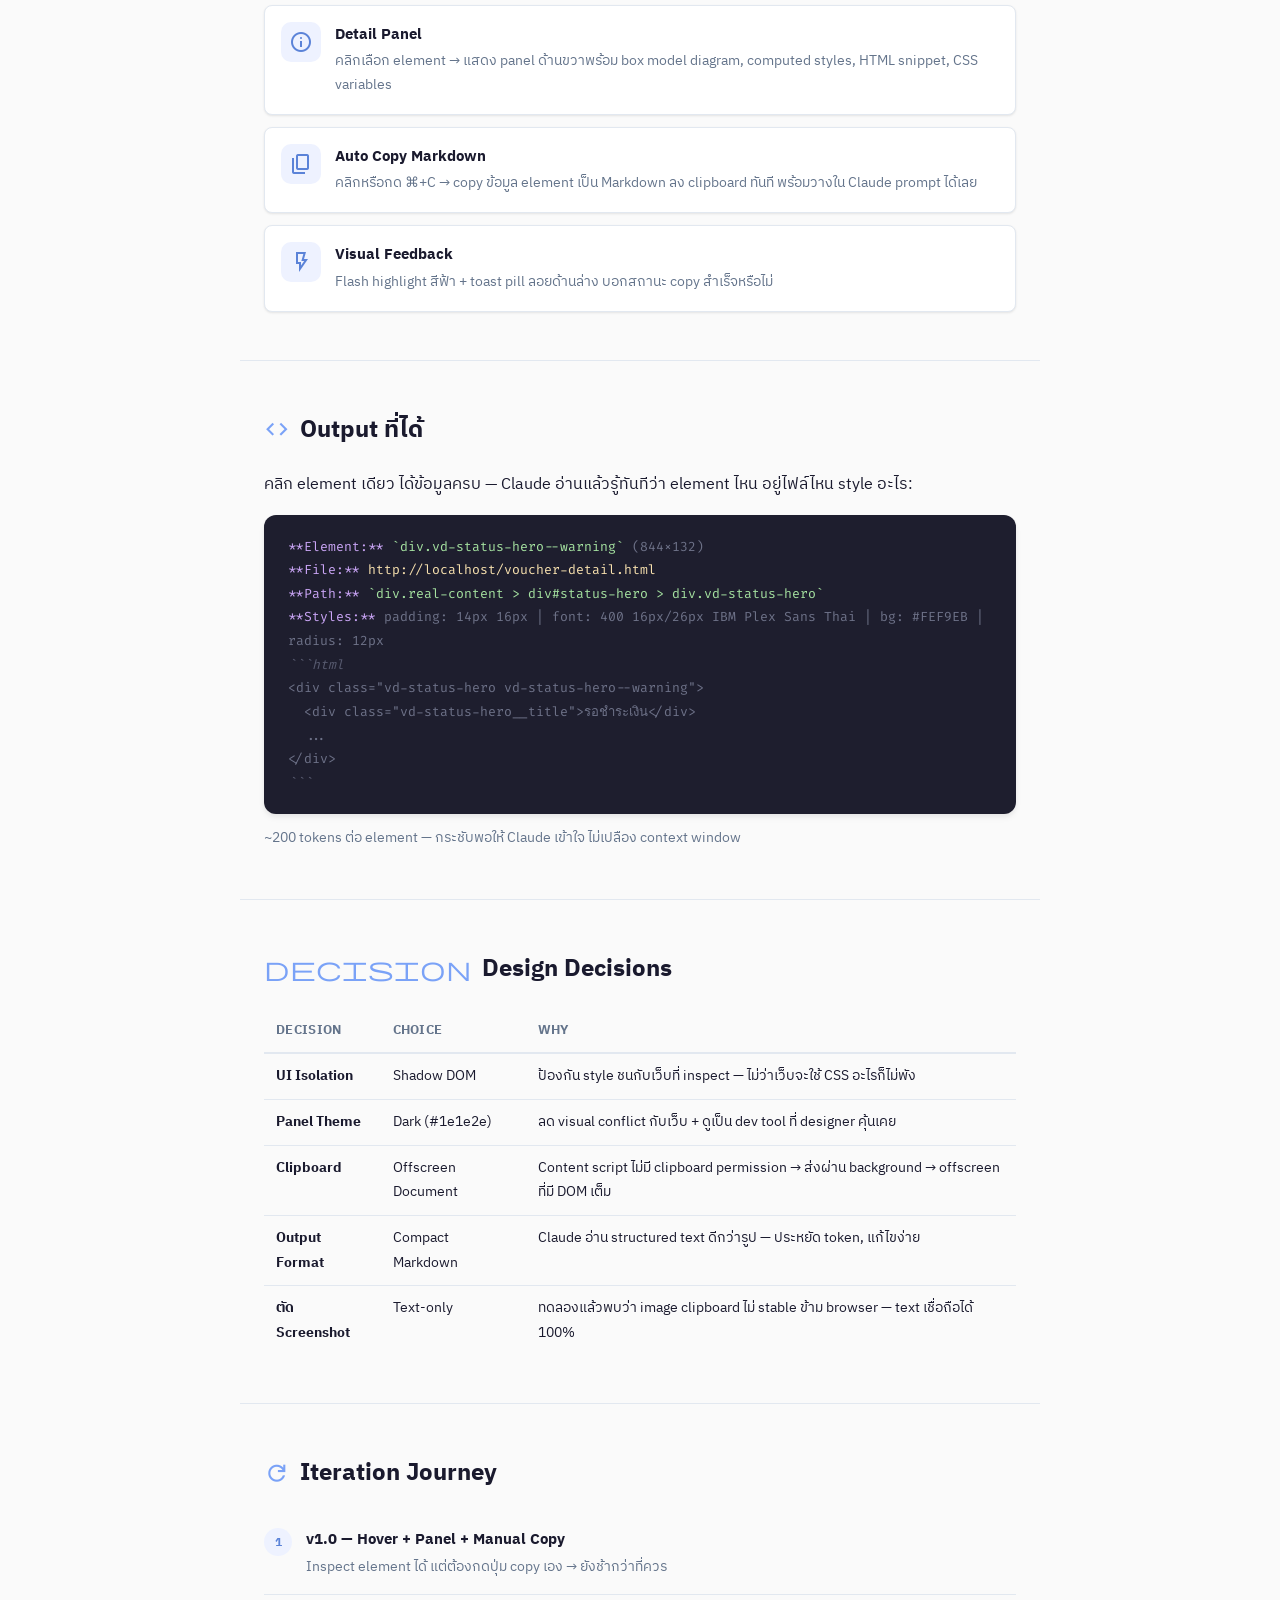
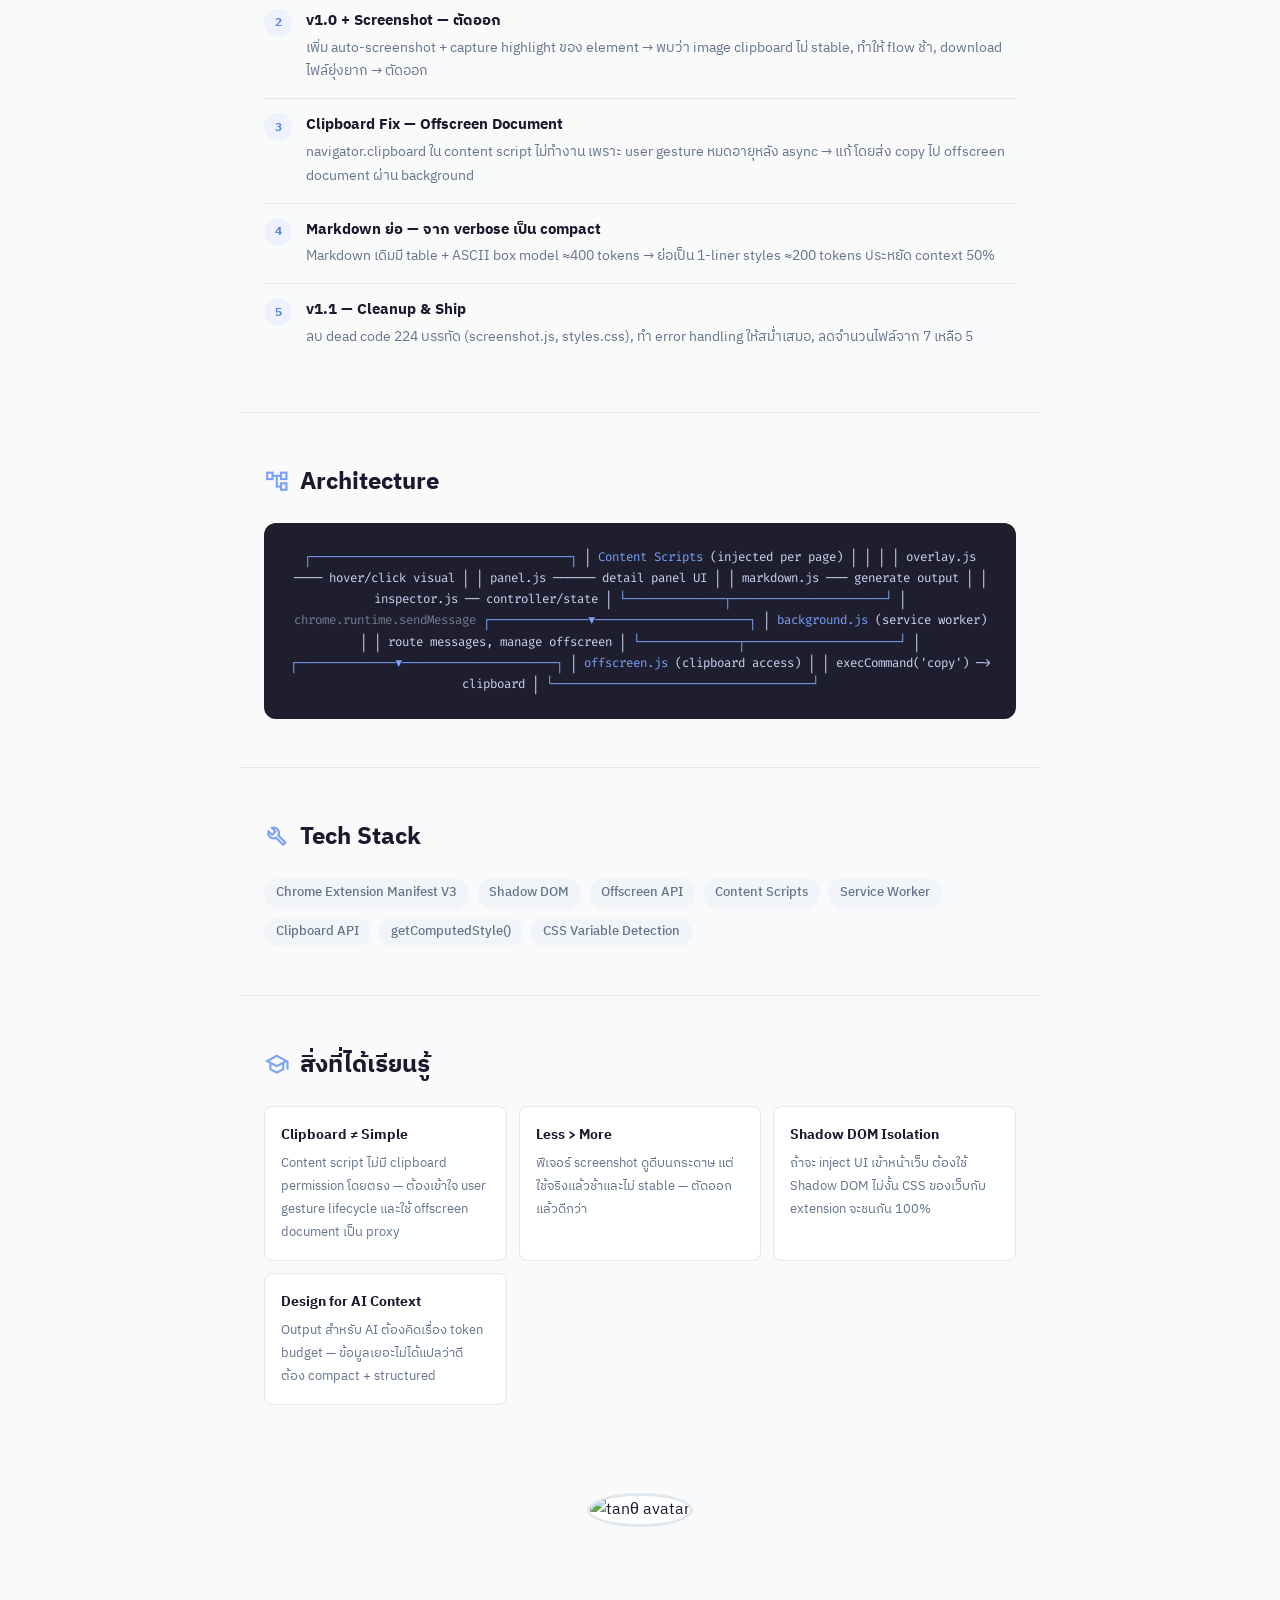
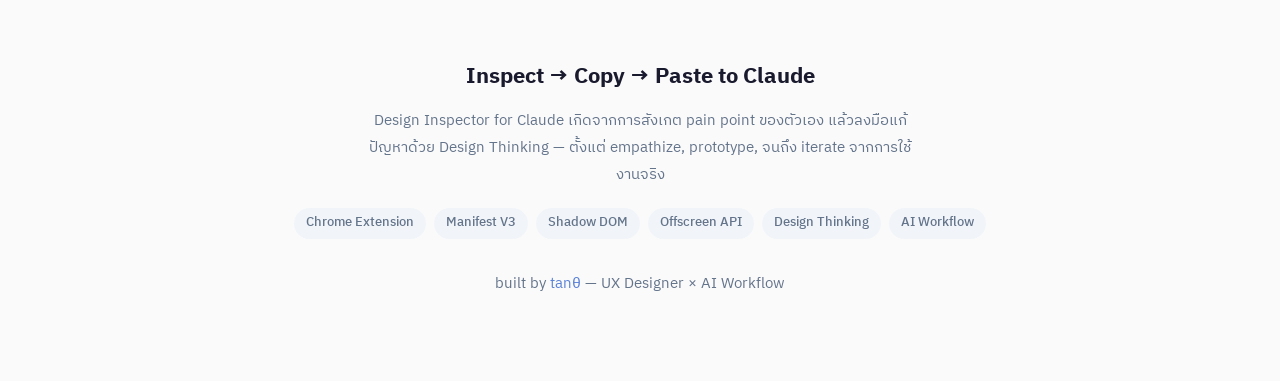
==== commit 29779efc: "Update closing section with avatar mascot and back nav Co-Authored-By: Claude Opus 4.6 (1M context) " ====
--- a/index.html
+++ b/index.html
@@ -328,23 +328,87 @@
       color: var(--text-secondary);
     }
 
-    /* ===== FOOTER ===== */
-    .footer {
+    /* ===== CLOSING ===== */
+    .closing {
+      position: relative;
       text-align: center;
-      padding: 32px 24px;
-      border-top: 1px solid var(--border);
-      font-size: 0.85rem;
-      color: var(--text-secondary);
-    }
-    .footer-avatar {
-      width: 48px;
-      height: 48px;
+      padding: 40px 24px 64px;
+      margin-top: 140px;
+    }
+    .closing .mascot-half {
+      position: absolute;
+      top: -100px;
+      left: 50%;
+      transform: translateX(-50%);
+      width: 120px;
+      height: 120px;
+    }
+    .closing .mascot-half img {
+      width: 120px;
+      height: 120px;
       border-radius: 50%;
-      margin-bottom: 10px;
-      border: 2px solid var(--border);
-    }
-    .footer a { color: var(--accent-dark); text-decoration: none; }
-    .footer a:hover { text-decoration: underline; }
+      border: 3px solid var(--border);
+      background: var(--surface);
+      object-fit: cover;
+    }
+    .closing h2 {
+      font-size: 1.4rem;
+      font-weight: 700;
+      margin-bottom: 12px;
+      margin-top: 24px;
+    }
+    .closing p {
+      font-size: 0.95rem;
+      color: var(--text-secondary);
+      max-width: 560px;
+      margin: 0 auto 20px;
+      line-height: 1.75;
+    }
+    .closing .stack-icons {
+      display: flex;
+      flex-wrap: wrap;
+      justify-content: center;
+      gap: 8px;
+      margin-top: 16px;
+    }
+    .closing .stack-icon {
+      display: inline-block;
+      background: var(--tag-bg);
+      padding: 4px 12px;
+      border-radius: 50px;
+      font-size: 0.8rem;
+      font-weight: 500;
+      color: var(--text-secondary);
+    }
+    .closing .footer-credit {
+      margin-top: 32px;
+      font-size: 0.82rem;
+      color: var(--text-secondary);
+    }
+    .closing .footer-credit a { color: var(--accent-dark); text-decoration: none; }
+    .closing .footer-credit a:hover { text-decoration: underline; }
+
+    /* ===== BACK NAV ===== */
+    .back-nav {
+      position: fixed;
+      bottom: 24px;
+      left: 24px;
+      display: flex;
+      align-items: center;
+      gap: 6px;
+      background: var(--surface);
+      border: 1px solid var(--border);
+      padding: 8px 16px;
+      border-radius: 50px;
+      font-size: 0.82rem;
+      font-weight: 600;
+      color: var(--text-secondary);
+      text-decoration: none;
+      box-shadow: var(--shadow-md);
+      transition: background 0.15s;
+      z-index: 100;
+    }
+    .back-nav:hover { background: var(--tag-bg); }
 
     /* ===== RESPONSIVE ===== */
     @media (max-width: 640px) {
@@ -634,12 +698,31 @@
     </div>
   </div>
 
-  <!-- FOOTER -->
-  <div class="footer">
-    <img class="footer-avatar" src="https://avatars.githubusercontent.com/u/256731825?v=4" alt="tanθ avatar">
-    <p>Design Inspector for Claude — built by <a href="https://tanplanet.info" target="_blank">tanθ</a></p>
-    <p style="margin-top: 4px; font-size: 0.8rem;">UX Designer × AI Workflow</p>
-  </div>
+  <!-- CLOSING -->
+  <div class="closing">
+    <div class="mascot-half">
+      <img src="https://avatars.githubusercontent.com/u/256731825?v=4" alt="tanθ avatar">
+    </div>
+    <h2>Inspect → Copy → Paste to Claude</h2>
+    <p>Design Inspector for Claude เกิดจากการสังเกต pain point ของตัวเอง แล้วลงมือแก้ปัญหาด้วย Design Thinking — ตั้งแต่ empathize, prototype, จนถึง iterate จากการใช้งานจริง</p>
+    <div class="stack-icons">
+      <span class="stack-icon">Chrome Extension</span>
+      <span class="stack-icon">Manifest V3</span>
+      <span class="stack-icon">Shadow DOM</span>
+      <span class="stack-icon">Offscreen API</span>
+      <span class="stack-icon">Design Thinking</span>
+      <span class="stack-icon">AI Workflow</span>
+    </div>
+    <div class="footer-credit">
+      <p>built by <a href="https://tanplanet.info" target="_blank">tanθ</a> — UX Designer × AI Workflow</p>
+    </div>
+  </div>
+
+  <!-- BACK NAV -->
+  <a class="back-nav" href="https://projects.tanplanet.info/" rel="noopener">
+    <svg width="14" height="14" viewBox="0 0 16 16" fill="none" stroke="currentColor" stroke-width="2.5"><path d="M10 3L5 8l5 5"/></svg>
+    Projects
+  </a>
 
 </body>
 </html>
